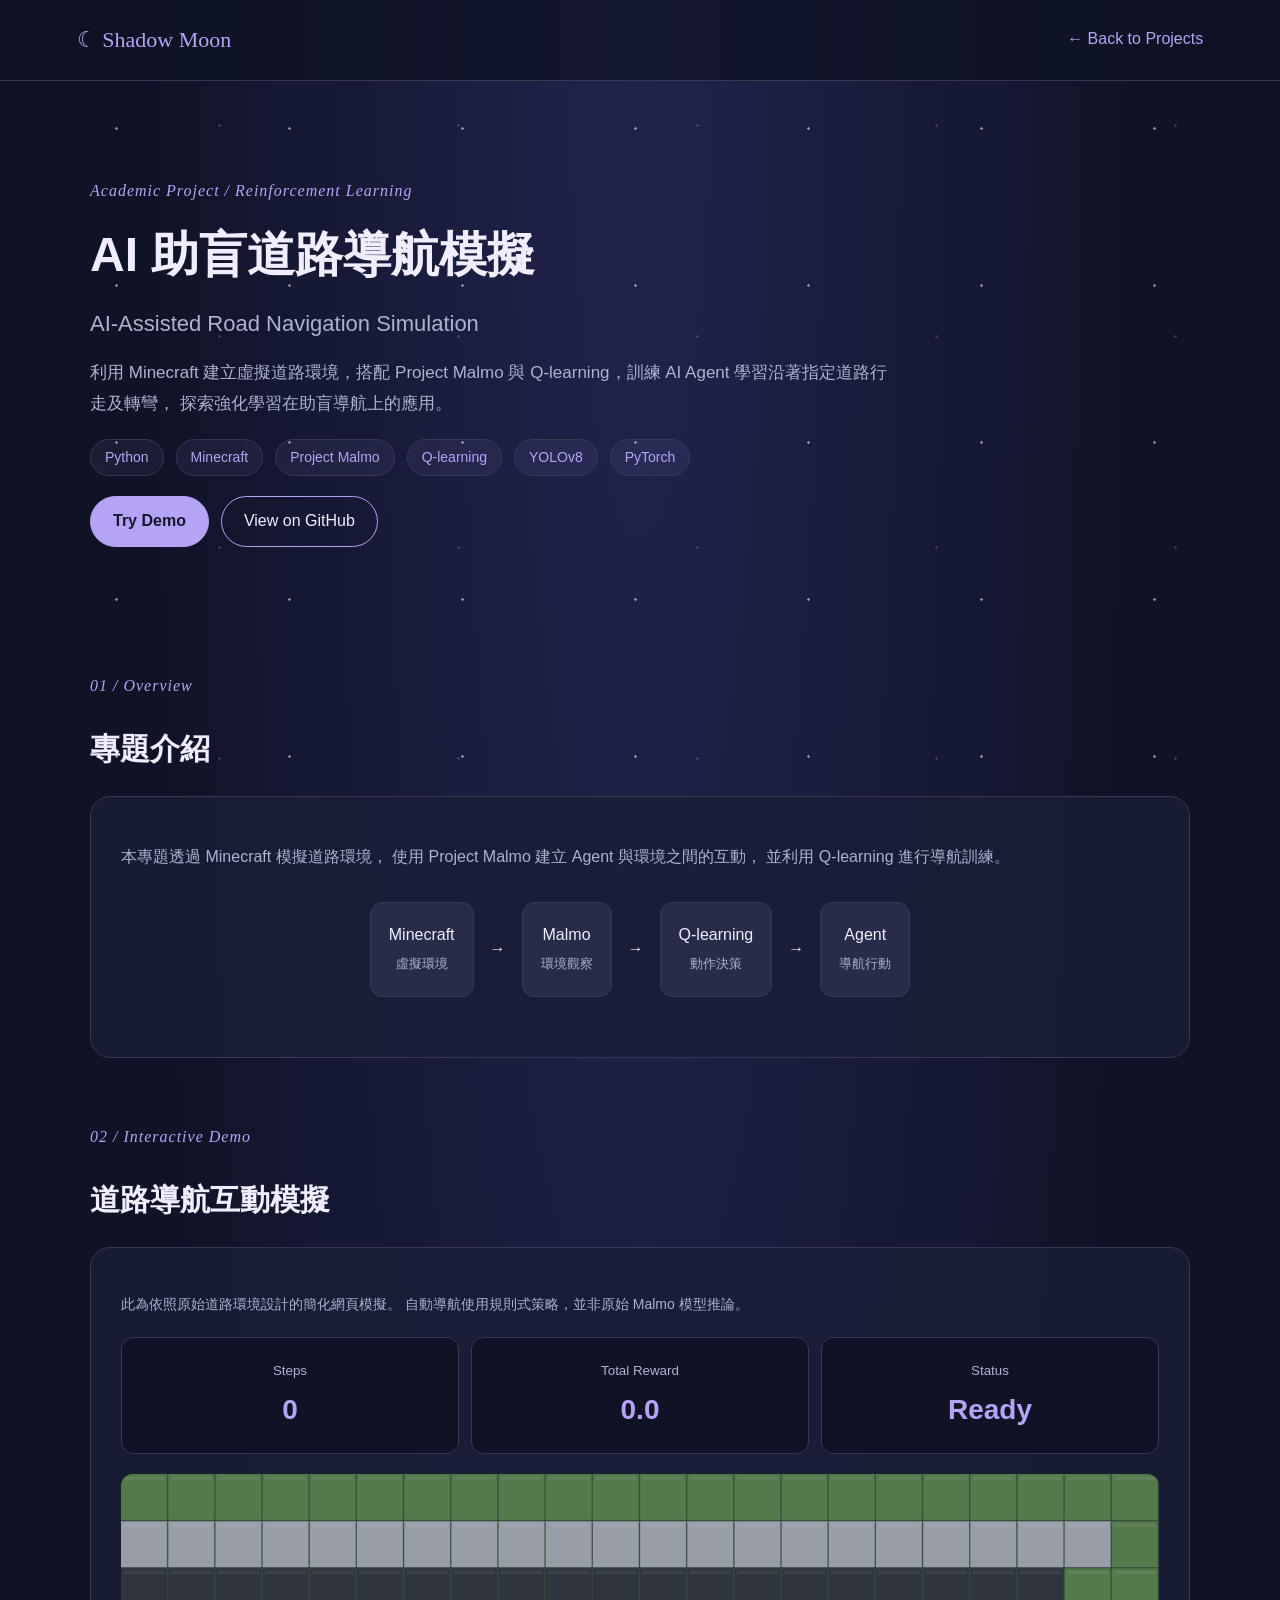
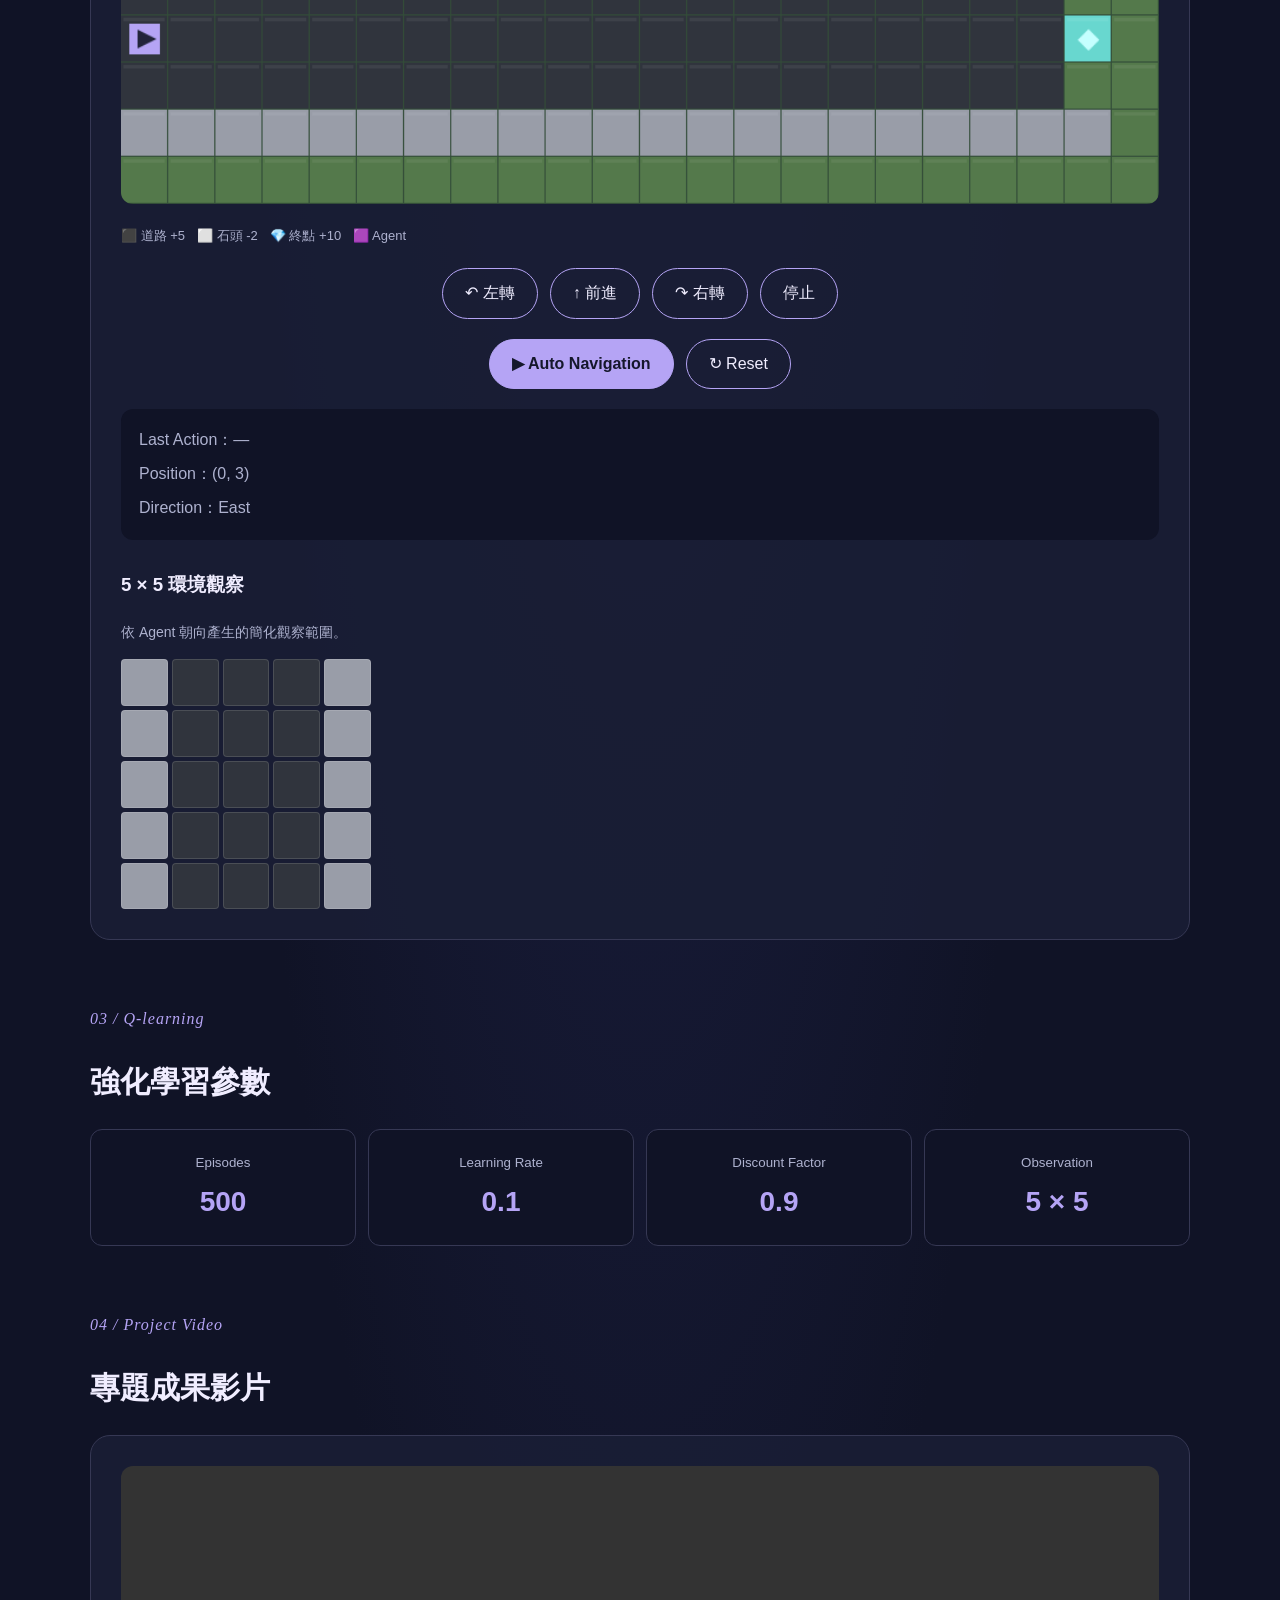
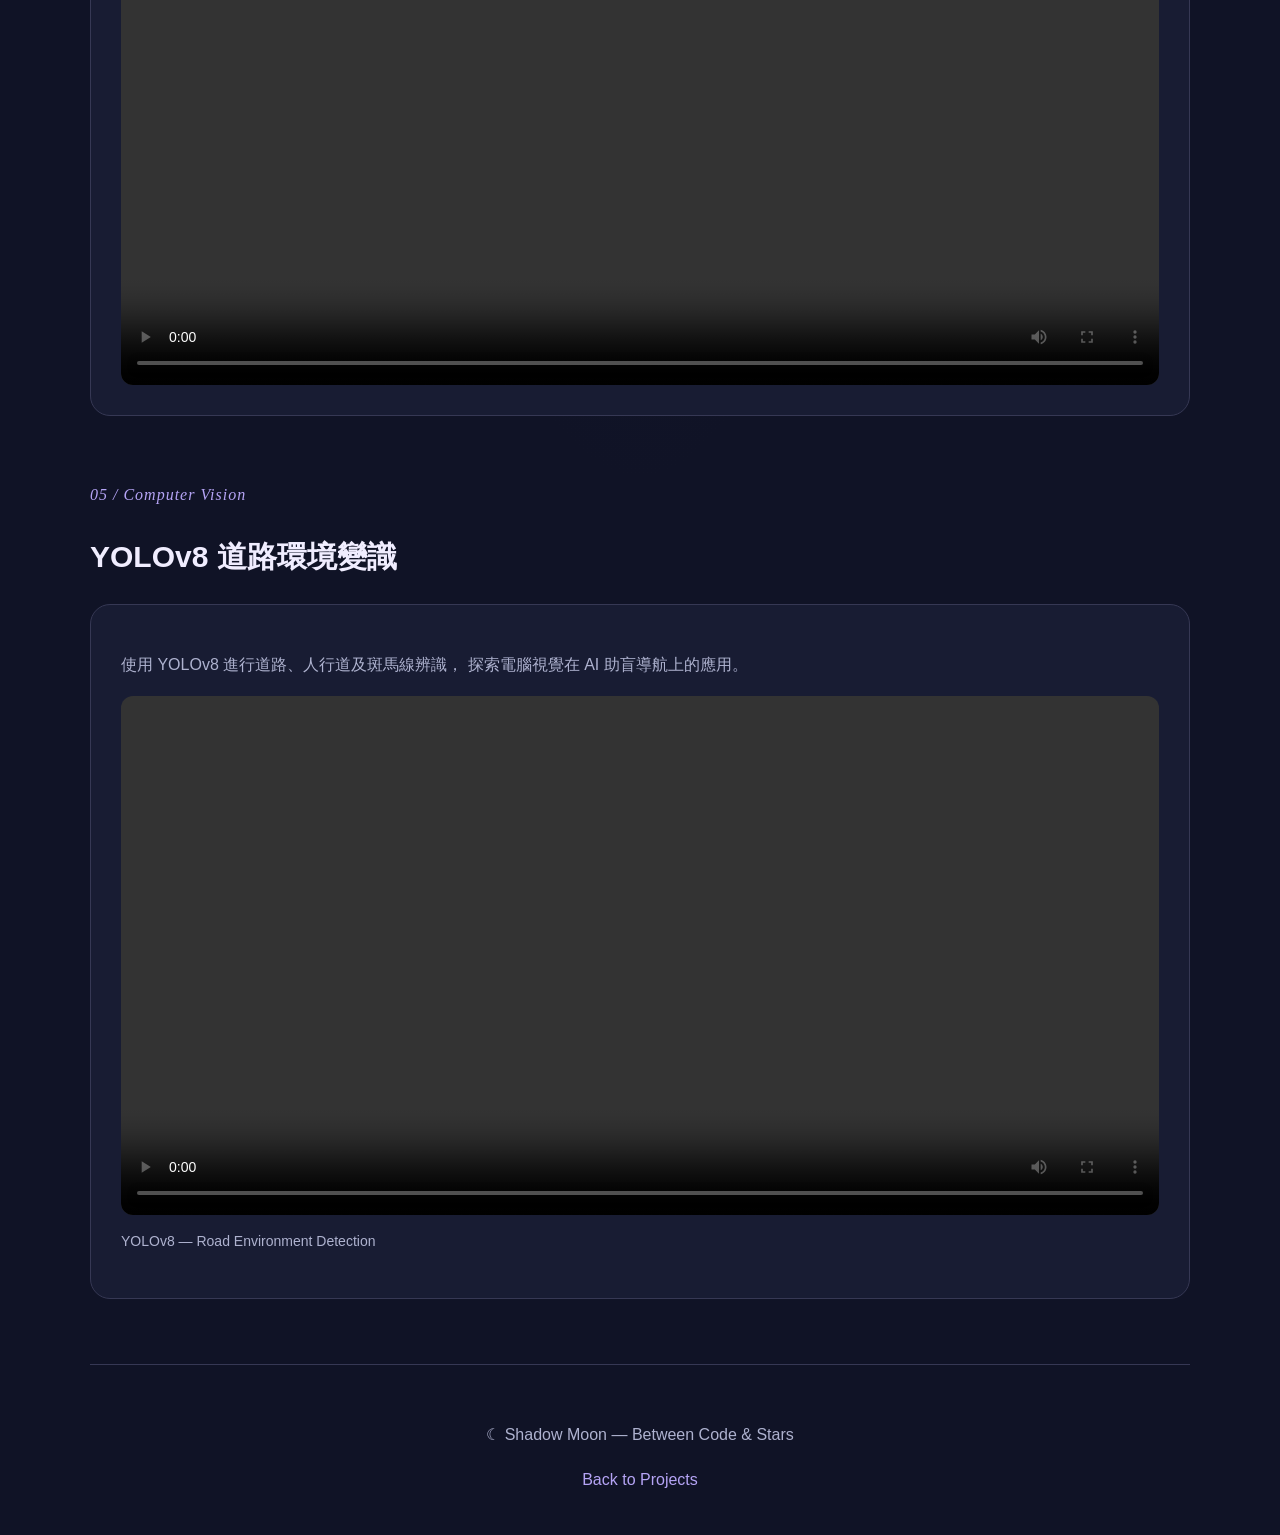
==== projects/ai-navigation/index.html @ 11915ebc "Update Shadow Moon" ====
<!DOCTYPE html>
<html lang="zh-Hant">
<head>
    <meta charset="UTF-8">
    <meta name="viewport" content="width=device-width, initial-scale=1.0">
    <title>AI Road Navigation | Shadow Moon</title>
    <link rel="stylesheet" href="style.css">
    <script src="demo.js" defer></script>
</head>
<body>

    <nav class="navbar">
        <a class="brand" href="../../index.html">☾ Shadow Moon</a>
        <a href="../../index.html#projects">← Back to Projects</a>
    </nav>

    <main class="container">

        <header class="hero">
            <p class="eyebrow">Academic Project / Reinforcement Learning</p>
            <h1>AI 助盲道路導航模擬</h1>
            <h2>AI-Assisted Road Navigation Simulation</h2>

            <p class="description">
                利用 Minecraft 建立虛擬道路環境，搭配 Project Malmo
                與 Q-learning，訓練 AI Agent 學習沿著指定道路行走及轉彎，
                探索強化學習在助盲導航上的應用。
            </p>

            <div class="tags">
                <span>Python</span>
                <span>Minecraft</span>
                <span>Project Malmo</span>
                <span>Q-learning</span>
                <span>YOLOv8</span>
                <span>PyTorch</span>
            </div>

            <div class="actions">
                <a class="btn primary" href="#demo">Try Demo</a>
                <a class="btn" href="https://github.com/DorisYin329/ai-crosswalk-navigation"
                   target="_blank" rel="noopener noreferrer">
                    View on GitHub
                </a>
            </div>
        </header>

        <section>
            <p class="eyebrow">01 / Overview</p>
            <h2>專題介紹</h2>

            <div class="panel">
                <p>
                    本專題透過 Minecraft 模擬道路環境，
                    使用 Project Malmo 建立 Agent 與環境之間的互動，
                    並利用 Q-learning 進行導航訓練。
                </p>

                <div class="architecture">
                    <div>Minecraft<br><small>虛擬環境</small></div>
                    <span>→</span>
                    <div>Malmo<br><small>環境觀察</small></div>
                    <span>→</span>
                    <div>Q-learning<br><small>動作決策</small></div>
                    <span>→</span>
                    <div>Agent<br><small>導航行動</small></div>
                </div>
            </div>
        </section>

        <section id="demo">
            <p class="eyebrow">02 / Interactive Demo</p>
            <h2>道路導航互動模擬</h2>

            <div class="panel">

                <p class="notice">
                    此為依照原始道路環境設計的簡化網頁模擬。
                    自動導航使用規則式策略，並非原始 Malmo 模型推論。
                </p>

                <div class="stats">
                    <div>
                        <small>Steps</small>
                        <strong id="steps">0</strong>
                    </div>
                    <div>
                        <small>Total Reward</small>
                        <strong id="reward">0.0</strong>
                    </div>
                    <div>
                        <small>Status</small>
                        <strong id="status">Ready</strong>
                    </div>
                </div>

                <canvas id="roadCanvas" width="880" height="280"></canvas>

                <div class="legend">
                    <span>⬛ 道路 +5</span>
                    <span>⬜ 石頭 -2</span>
                    <span>💎 終點 +10</span>
                    <span>🟪 Agent</span>
                </div>

                <div class="controls">
                    <button id="leftBtn">↶ 左轉</button>
                    <button id="forwardBtn">↑ 前進</button>
                    <button id="rightBtn">↷ 右轉</button>
                    <button id="stopBtn">停止</button>
                </div>

                <div class="controls">
                    <button class="primary" id="autoBtn">
                        ▶ Auto Navigation
                    </button>
                    <button id="resetBtn">↻ Reset</button>
                </div>

                <div class="state-info">
                    <p>Last Action：<span id="action">—</span></p>
                    <p>Position：<span id="position">—</span></p>
                    <p>Direction：<span id="direction">—</span></p>
                </div>

                <h3>5 × 5 環境觀察</h3>
                <p class="notice">依 Agent 朝向產生的簡化觀察範圍。</p>
                <div id="observation" class="observation"></div>

            </div>
        </section>

        <section>
            <p class="eyebrow">03 / Q-learning</p>
            <h2>強化學習參數</h2>

            <div class="stats parameters">
                <div><small>Episodes</small><strong>500</strong></div>
                <div><small>Learning Rate</small><strong>0.1</strong></div>
                <div><small>Discount Factor</small><strong>0.9</strong></div>
                <div><small>Observation</small><strong>5 × 5</strong></div>
            </div>

        
        </section>

        <section>
            <p class="eyebrow">04 / Project Video</p>
            <h2>專題成果影片</h2>

            <div class="panel">
                <video controls preload="metadata" playsinline>
                    <source src="final.mp4" type="video/mp4">
                    您的瀏覽器不支援影片播放。
                </video>
            </div>
        </section>

        <section>
            <p class="eyebrow">05 / Computer Vision</p>
            <h2>YOLOv8 道路環境變識</h2>

            <div class="panel">
                <p>
                    使用 YOLOv8 進行道路、人行道及斑馬線辨識，
                    探索電腦視覺在 AI 助盲導航上的應用。
                </p>

                <video controls preload="metadata" playsinline>
                    <source src="yolo-demo.mp4" type="video/mp4">
                    您的瀏覽器不支援影片播放。

                </video>
                
                <p class="notice">
                    YOLOv8 — Road Environment Detection
                </p>

            </div>
        </section>

        <footer>
            <p>☾ Shadow Moon — Between Code & Stars</p>
            <a href="../../index.html#projects">Back to Projects</a>
        </footer>

    </main>
</body>
</html>
---- projects/ai-navigation/style.css ----
:root {
    --bg: #101326;
    --panel: #1a1e35;
    --accent: #b5a4f5;
    --text: #f0edff;
    --muted: #aeb2cf;
    --border: #363854;
}

* {
    box-sizing: border-box;
}

html {
    scroll-behavior: smooth;
}

body {
    margin: 0;
    color: var(--text);
    font-family: "Noto Sans TC", "Microsoft JhengHei", sans-serif;
    line-height: 1.8;
    background:
        radial-gradient(ellipse at 50% 0%, #20244d, transparent 55%),
        var(--bg);
}

body::before {
    content: "";
    position: fixed;
    inset: 0;
    pointer-events: none;
    background-image:
        radial-gradient(circle, #ffffff88 1px, transparent 1.5px),
        radial-gradient(circle, #b5a4f544 1px, transparent 1.5px);
    background-size: 173px 157px, 239px 211px;
    background-position: 30px 50px, 100px 20px;
    z-index: -1;
}

a {
    color: var(--accent);
    text-decoration: none;
}

.navbar {
    display: flex;
    justify-content: space-between;
    align-items: center;
    flex-wrap: wrap;
    gap: 12px;
    padding: 20px 6%;
    border-bottom: 1px solid var(--border);
    background: #101326cc;
}

.brand {
    font-family: Georgia, serif;
    font-size: 22px;
}

.container {
    width: min(1100px, 90%);
    margin: auto;
}

.hero {
    padding: 80px 0 40px;
}

.eyebrow {
    color: var(--accent);
    font-family: Georgia, serif;
    font-style: italic;
    letter-spacing: 1px;
}

h1 {
    font-size: clamp(30px, 5vw, 48px);
    line-height: 1.4;
    margin: 12px 0;
}

h2 {
    font-size: clamp(22px, 3vw, 30px);
    line-height: 1.5;
}

.hero h2 {
    color: var(--muted);
    font-weight: 400;
    font-size: 22px;
}

h3 {
    margin-top: 28px;
}

p {
    color: var(--muted);
}

.description {
    max-width: 800px;
    font-size: 17px;
}

section {
    margin: 65px 0;
    scroll-margin-top: 30px;
}

.tags,
.actions,
.controls,
.legend {
    display: flex;
    flex-wrap: wrap;
    gap: 12px;
    margin: 20px 0;
}

.tags span {
    padding: 5px 14px;
    border: 1px solid var(--border);
    background: #b5a4f512;
    color: var(--accent);
    border-radius: 30px;
    font-size: 14px;
}

.panel {
    padding: clamp(16px, 3vw, 30px);
    background: #1a1e35e8;
    border: 1px solid var(--border);
    border-radius: 20px;
    margin: 20px 0;
}

.btn,
button {
    display: inline-block;
    padding: 10px 22px;
    border: 1px solid var(--accent);
    border-radius: 30px;
    background: transparent;
    color: var(--text);
    font: inherit;
    cursor: pointer;
    transition: 0.2s;
}

.btn:hover,
button:hover {
    background: #b5a4f525;
    transform: translateY(-2px);
}

button:disabled {
    opacity: 0.5;
    cursor: not-allowed;
    transform: none;
}

.primary {
    background: var(--accent);
    color: #15172b;
    font-weight: 600;
}

.primary:hover {
    background: #c9bcff;
}

.architecture {
    display: flex;
    align-items: center;
    justify-content: center;
    flex-wrap: wrap;
    gap: 16px;
    margin: 30px 0;
}

.architecture div {
    padding: 18px;
    background: #272c49;
    border: 1px solid var(--border);
    border-radius: 12px;
    text-align: center;
}

small {
    color: var(--muted);
}

.stats {
    display: grid;
    grid-template-columns: repeat(3, 1fr);
    gap: 12px;
    margin: 20px 0;
}

.stats > div {
    background: #101326;
    padding: 18px 12px;
    border-radius: 12px;
    text-align: center;
    border: 1px solid var(--border);
}

.stats strong {
    display: block;
    color: var(--accent);
    font-size: clamp(16px, 3vw, 28px);
}

.parameters {
    grid-template-columns: repeat(4, 1fr);
}

canvas {
    display: block;
    width: 100%;
    height: auto;
    border-radius: 12px;
    background: #334d39;
}

.legend {
    font-size: 13px;
    color: var(--muted);
}

.controls {
    justify-content: center;
}

.notice {
    font-size: 14px;
    color: var(--muted);
}

.state-info {
    padding: 12px 18px;
    border-radius: 12px;
    background: #101326;
}

.state-info p {
    margin: 5px 0;
}

.observation {
    display: grid;
    grid-template-columns: repeat(5, 1fr);
    gap: 4px;
    max-width: 250px;
}

.observation div {
    aspect-ratio: 1;
    border-radius: 4px;
    border: 1px solid #ffffff20;
}

select {
    width: 100%;
    padding: 12px;
    background: #101326;
    color: var(--text);
    border: 1px solid var(--border);
    border-radius: 10px;
    font: inherit;
}

pre {
    white-space: pre-wrap;
    overflow-wrap: anywhere;
    color: var(--muted);
    background: #101326;
    padding: 15px;
    border-radius: 10px;
    font-size: 13px;
    max-height: 180px;
    overflow-y: auto;
}

.q-row {
    margin: 18px 0;
}

.q-label {
    display: flex;
    justify-content: space-between;
    gap: 10px;
}

.q-track {
    position: relative;
    height: 12px;
    background: #101326;
    border-radius: 6px;
    overflow: hidden;
}

.q-track::after {
    content: "";
    position: absolute;
    left: 50%;
    height: 100%;
    border-left: 1px solid #ffffff55;
}

.q-bar {
    position: absolute;
    height: 100%;
    border-radius: 5px;
    background: var(--accent);
}

.q-bar.negative {
    background: #df8b9b;
}

#bestAction {
    color: var(--accent);
}

video,
.result-image {
    display: block;
    width: 100%;
    border-radius: 12px;
}

footer {
    padding: 40px 0;
    text-align: center;
    border-top: 1px solid var(--border);
}

@media (max-width: 600px) {
    .hero {
        padding-top: 40px;
    }

    .parameters {
        grid-template-columns: repeat(2, 1fr);
    }

    .controls button {
        padding: 8px 14px;
        font-size: 13px;
    }

    .architecture {
        gap: 8px;
    }

    .architecture div {
        padding: 10px;
        font-size: 13px;
    }
}
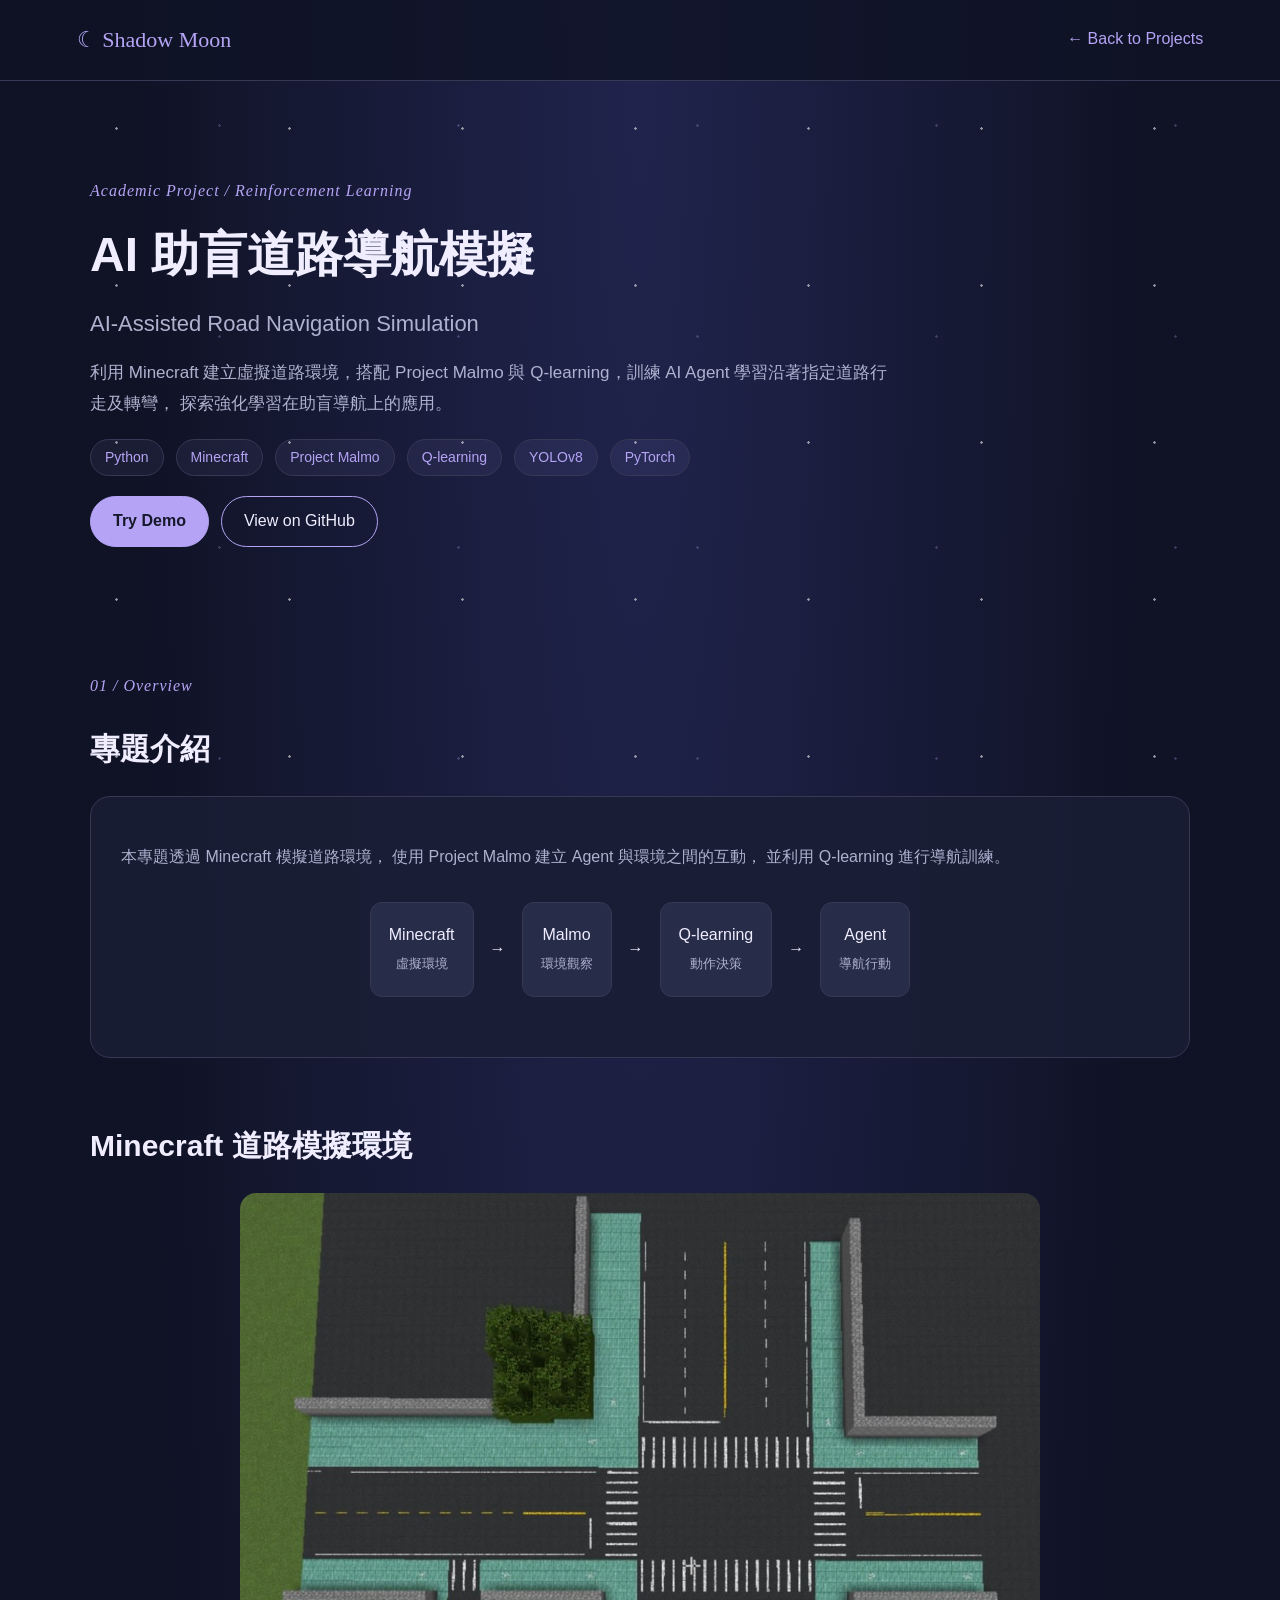
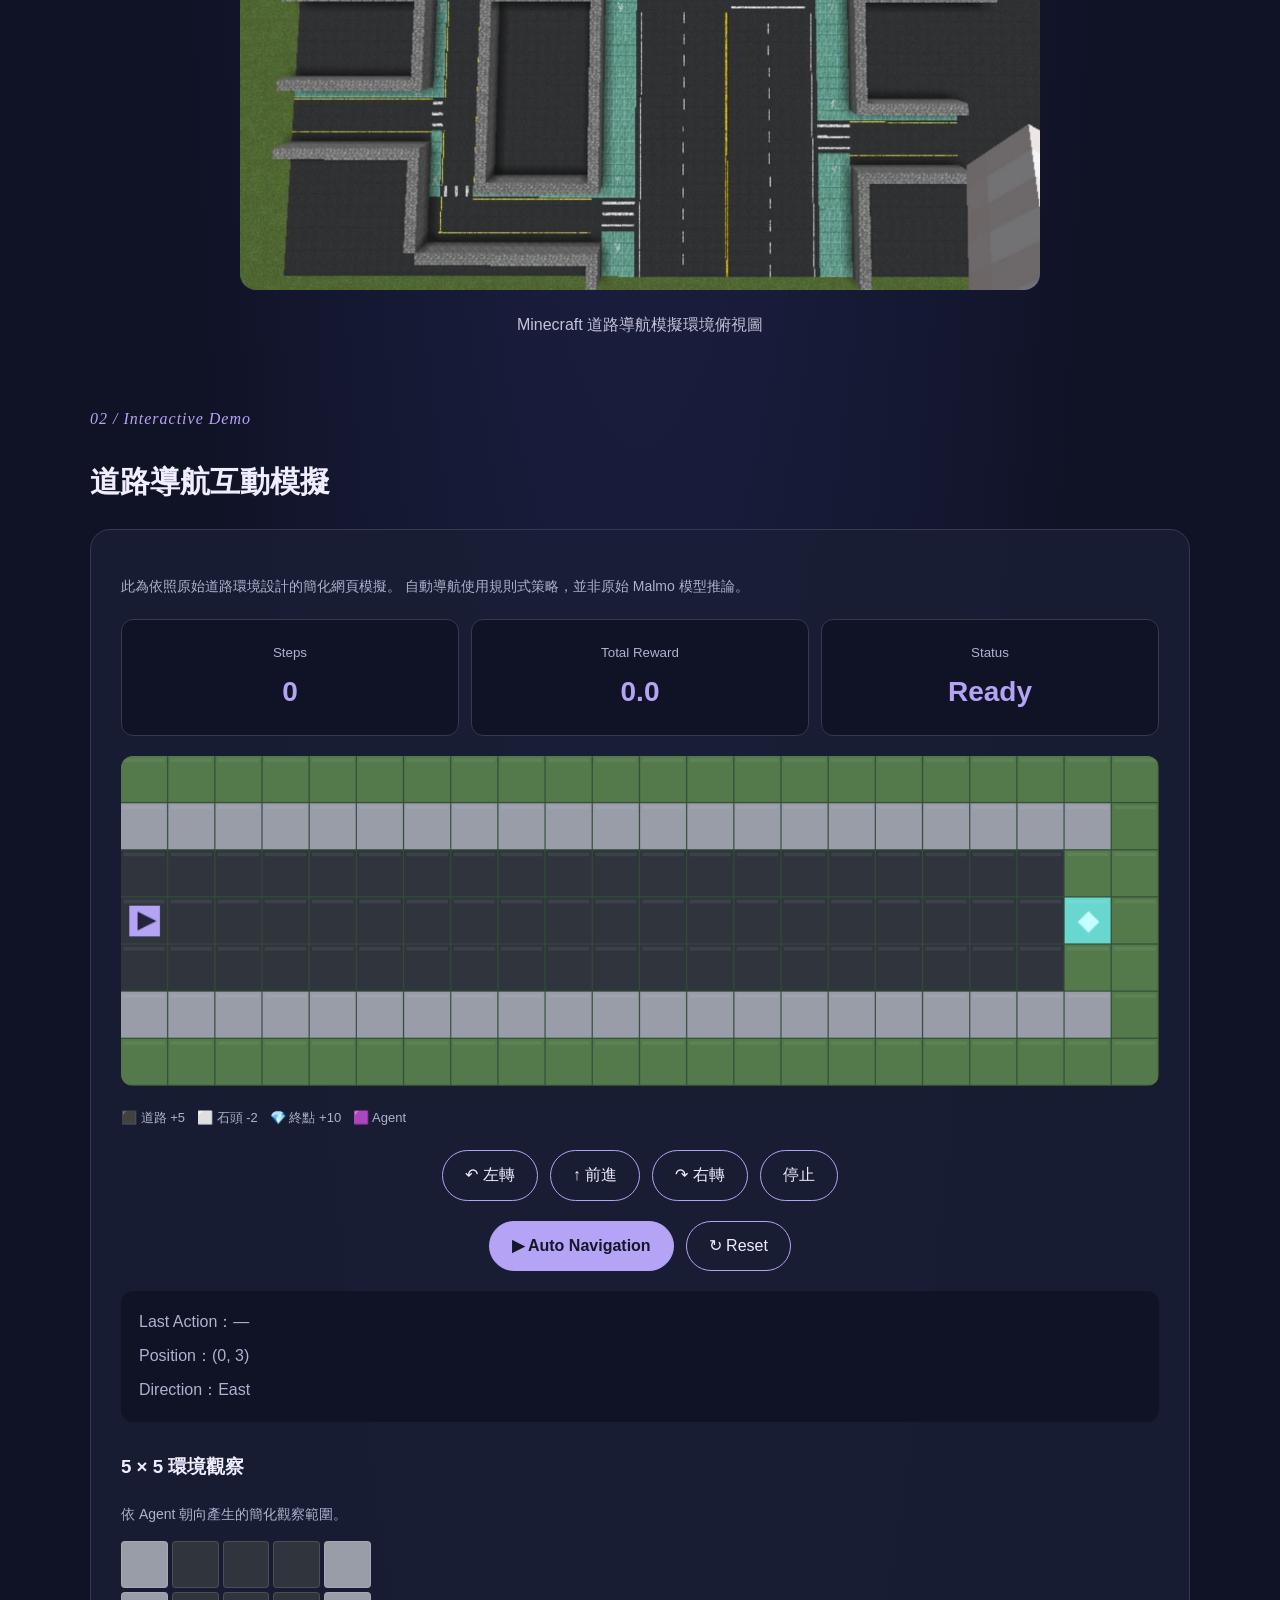
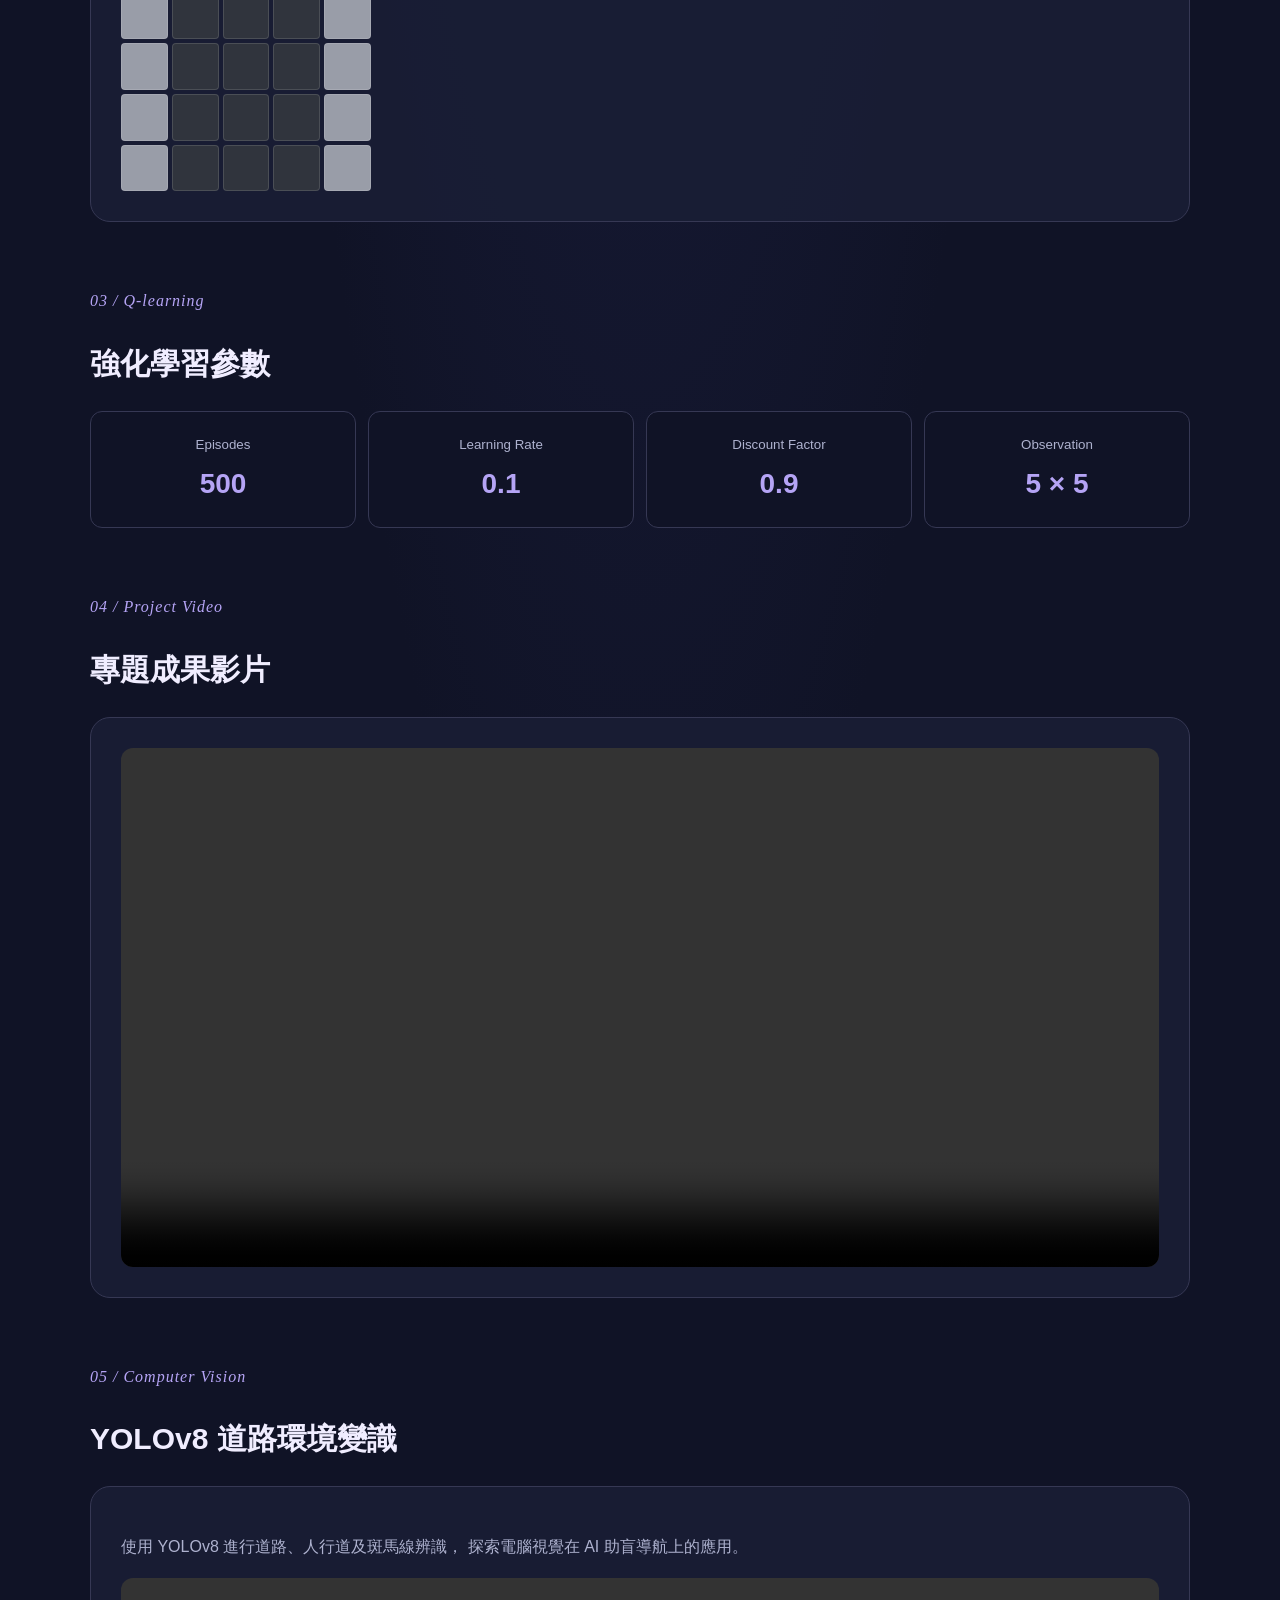
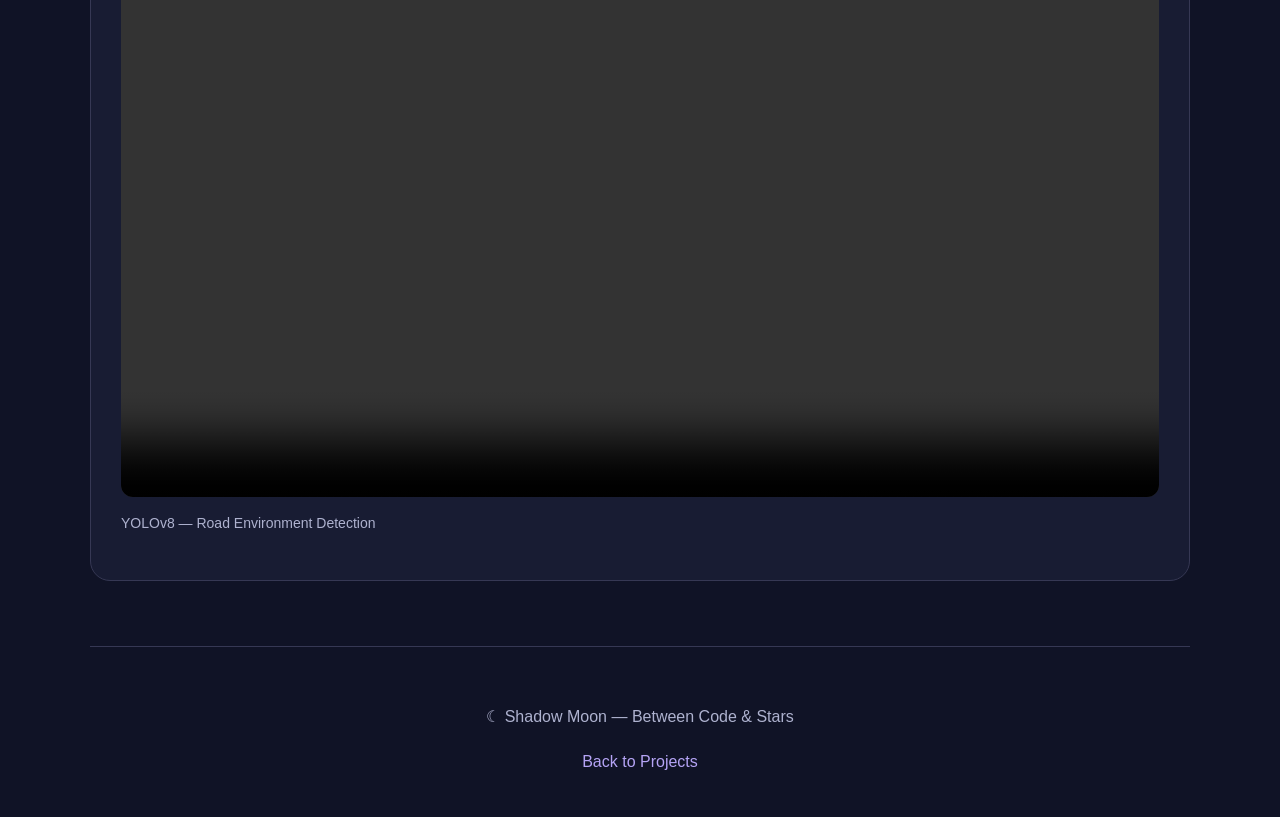
==== commit ed2ff5be: "Add Minecraft map and update project cover" ====
--- a/projects/ai-navigation/index.html
+++ b/projects/ai-navigation/index.html
@@ -67,6 +67,25 @@
                     <div>Agent<br><small>導航行動</small></div>
                 </div>
             </div>
+        </section>
+
+        <!-- 在這裡新增 Minecraft 地圖 -->
+        <section class="section">
+            <h2>Minecraft 道路模擬環境</h2>
+
+            <figure style="margin: 24px 0; text-align: center;">
+                <img
+                    src="../../images/minecraft-map.jpg"
+                    alt="Minecraft 道路模擬環境俯視圖"
+                    style="width: 100%; max-width: 800px;
+                            border-radius: 16px;"
+                    loading="lazy"
+                />
+
+                <figcaption style="margin-top: 12px; opacity: 0.8;">
+                    Minecraft 道路導航模擬環境俯視圖
+                </figcaption>
+            </figure>
         </section>
 
         <section id="demo">
